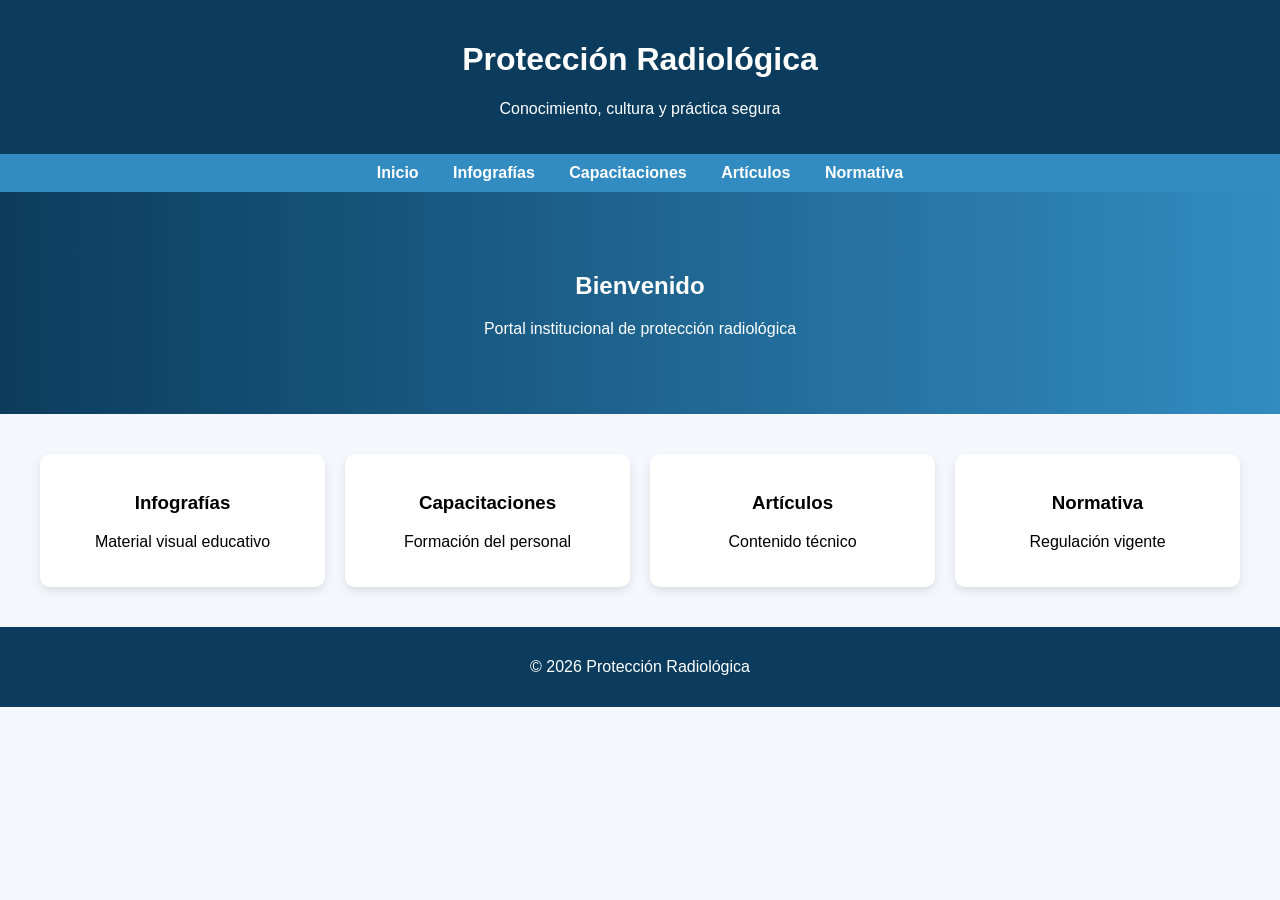
==== index.html @ 7c5c7d78 "Create index.html" ====
<!DOCTYPE html>
<html lang="es">
<head>
<meta charset="UTF-8">
<title>Protección Radiológica</title>
<meta name="viewport" content="width=device-width, initial-scale=1.0">

<style>
body {
    margin: 0;
    font-family: Arial, sans-serif;
    background-color: #f4f7fb;
}

header {
    background: #0b3c5d;
    color: white;
    padding: 20px;
    text-align: center;
}

nav {
    background: #328cc1;
    padding: 10px;
    text-align: center;
}

nav a {
    color: white;
    margin: 0 15px;
    text-decoration: none;
    font-weight: bold;
}

.hero {
    padding: 60px;
    text-align: center;
    background: linear-gradient(to right, #0b3c5d, #328cc1);
    color: white;
}

.cards {
    display: grid;
    grid-template-columns: repeat(auto-fit, minmax(250px, 1fr));
    gap: 20px;
    padding: 40px;
}

.card {
    background: white;
    border-radius: 10px;
    padding: 20px;
    box-shadow: 0 4px 10px rgba(0,0,0,0.1);
    text-align: center;
}

footer {
    background: #0b3c5d;
    color: white;
    text-align: center;
    padding: 15px;
}
</style>
</head>

<body>

<header>
    <h1>Protección Radiológica</h1>
    <p>Conocimiento, cultura y práctica segura</p>
</header>

<nav>
    <a href="#">Inicio</a>
    <a href="#">Infografías</a>
    <a href="#">Capacitaciones</a>
    <a href="#">Artículos</a>
    <a href="#">Normativa</a>
</nav>

<section class="hero">
    <h2>Bienvenido</h2>
    <p>Portal institucional de protección radiológica</p>
</section>

<section class="cards">
    <div class="card">
        <h3>Infografías</h3>
        <p>Material visual educativo</p>
    </div>

    <div class="card">
        <h3>Capacitaciones</h3>
        <p>Formación del personal</p>
    </div>

    <div class="card">
        <h3>Artículos</h3>
        <p>Contenido técnico</p>
    </div>

    <div class="card">
        <h3>Normativa</h3>
        <p>Regulación vigente</p>
    </div>
</section>

<footer>
    <p>© 2026 Protección Radiológica</p>
</footer>

</body>
</html>
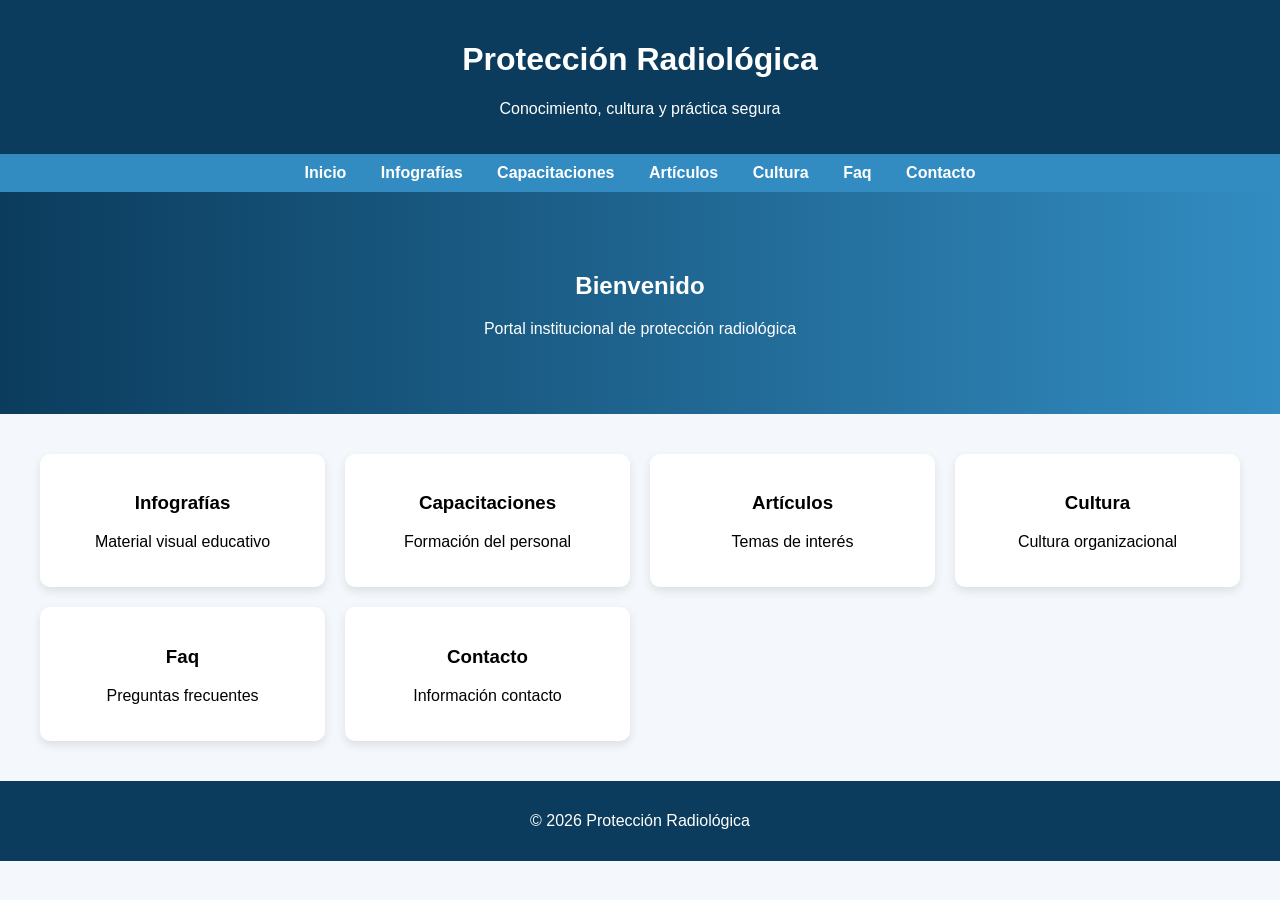
==== commit f28aa599: "Update index.html" ====
--- a/index.html
+++ b/index.html
@@ -72,10 +72,12 @@
 
 <nav>
     <a href="#">Inicio</a>
-    <a href="#">Infografías</a>
-    <a href="#">Capacitaciones</a>
-    <a href="#">Artículos</a>
-    <a href="#">Normativa</a>
+    <a href="infografias.html">Infografías</a>
+    <a href="capacitaciones">Capacitaciones</a>
+    <a href="articulos">Artículos</a>
+    <a href="cultura">Cultura</a>
+    <a href="faq">Faq</a>
+    <a href="contacto">Contacto</a>
 </nav>
 
 <section class="hero">
@@ -96,13 +98,24 @@
 
     <div class="card">
         <h3>Artículos</h3>
-        <p>Contenido técnico</p>
+        <p>Temas de interés</p>
     </div>
 
     <div class="card">
-        <h3>Normativa</h3>
-        <p>Regulación vigente</p>
+        <h3>Cultura</h3>
+        <p>Cultura organizacional</p>
     </div>
+    
+     <div class="card">
+        <h3>Faq</h3>
+        <p>Preguntas frecuentes</p>
+    </div>
+
+      <div class="card">
+        <h3>Contacto</h3>
+        <p>Información contacto</p>
+    </div>
+    
 </section>
 
 <footer>
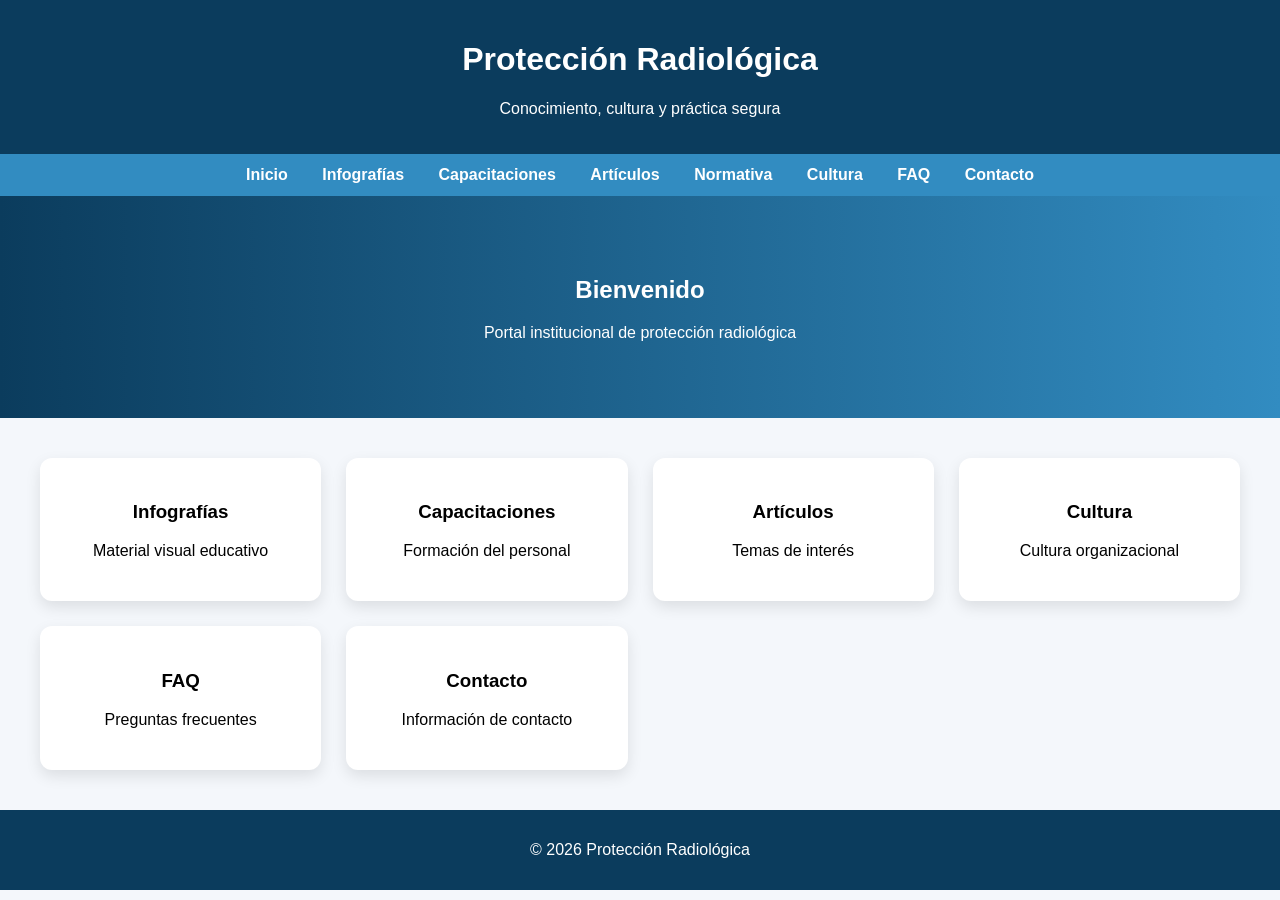
==== commit 3d54a7fa: "Update index.html" ====
--- a/index.html
+++ b/index.html
@@ -1,66 +1,10 @@
 <!DOCTYPE html>
 <html lang="es">
 <head>
-<meta charset="UTF-8">
-<title>Protección Radiológica</title>
-<meta name="viewport" content="width=device-width, initial-scale=1.0">
-
-<style>
-body {
-    margin: 0;
-    font-family: Arial, sans-serif;
-    background-color: #f4f7fb;
-}
-
-header {
-    background: #0b3c5d;
-    color: white;
-    padding: 20px;
-    text-align: center;
-}
-
-nav {
-    background: #328cc1;
-    padding: 10px;
-    text-align: center;
-}
-
-nav a {
-    color: white;
-    margin: 0 15px;
-    text-decoration: none;
-    font-weight: bold;
-}
-
-.hero {
-    padding: 60px;
-    text-align: center;
-    background: linear-gradient(to right, #0b3c5d, #328cc1);
-    color: white;
-}
-
-.cards {
-    display: grid;
-    grid-template-columns: repeat(auto-fit, minmax(250px, 1fr));
-    gap: 20px;
-    padding: 40px;
-}
-
-.card {
-    background: white;
-    border-radius: 10px;
-    padding: 20px;
-    box-shadow: 0 4px 10px rgba(0,0,0,0.1);
-    text-align: center;
-}
-
-footer {
-    background: #0b3c5d;
-    color: white;
-    text-align: center;
-    padding: 15px;
-}
-</style>
+    <meta charset="UTF-8">
+    <title>Protección Radiológica</title>
+    <meta name="viewport" content="width=device-width, initial-scale=1.0">
+    <link rel="stylesheet" href="css/style.css">
 </head>
 
 <body>
@@ -71,13 +15,14 @@
 </header>
 
 <nav>
-    <a href="#">Inicio</a>
+    <a href="index.html">Inicio</a>
     <a href="infografias.html">Infografías</a>
-    <a href="capacitaciones">Capacitaciones</a>
-    <a href="articulos">Artículos</a>
-    <a href="cultura">Cultura</a>
-    <a href="faq">Faq</a>
-    <a href="contacto">Contacto</a>
+    <a href="capacitaciones.html">Capacitaciones</a>
+    <a href="articulos.html">Artículos</a>
+    <a href="normativa.html">Normativa</a>
+    <a href="cultura.html">Cultura</a>
+    <a href="faq.html">FAQ</a>
+    <a href="contacto.html">Contacto</a>
 </nav>
 
 <section class="hero">
@@ -105,17 +50,16 @@
         <h3>Cultura</h3>
         <p>Cultura organizacional</p>
     </div>
-    
-     <div class="card">
-        <h3>Faq</h3>
+
+    <div class="card">
+        <h3>FAQ</h3>
         <p>Preguntas frecuentes</p>
     </div>
 
-      <div class="card">
+    <div class="card">
         <h3>Contacto</h3>
-        <p>Información contacto</p>
+        <p>Información de contacto</p>
     </div>
-    
 </section>
 
 <footer>
--- a/css/style.css
+++ b/css/style.css
@@ -0,0 +1,68 @@
+body {
+    margin: 0;
+    font-family: 'Segoe UI', sans-serif;
+    background-color: #f4f7fb;
+}
+
+/* HEADER */
+header {
+    background: #0b3c5d;
+    color: white;
+    padding: 20px;
+    text-align: center;
+}
+
+/* NAV */
+nav {
+    background: #328cc1;
+    padding: 12px;
+    text-align: center;
+}
+
+nav a {
+    color: white;
+    margin: 0 15px;
+    text-decoration: none;
+    font-weight: 600;
+}
+
+nav a:hover {
+    text-decoration: underline;
+}
+
+/* HERO */
+.hero {
+    padding: 60px;
+    text-align: center;
+    background: linear-gradient(to right, #0b3c5d, #328cc1);
+    color: white;
+}
+
+/* CARDS */
+.cards {
+    display: grid;
+    grid-template-columns: repeat(auto-fit, minmax(250px, 1fr));
+    gap: 25px;
+    padding: 40px;
+}
+
+.card {
+    background: white;
+    border-radius: 12px;
+    padding: 25px;
+    box-shadow: 0 6px 15px rgba(0,0,0,0.1);
+    text-align: center;
+    transition: transform 0.2s;
+}
+
+.card:hover {
+    transform: translateY(-5px);
+}
+
+/* FOOTER */
+footer {
+    background: #0b3c5d;
+    color: white;
+    text-align: center;
+    padding: 15px;
+}
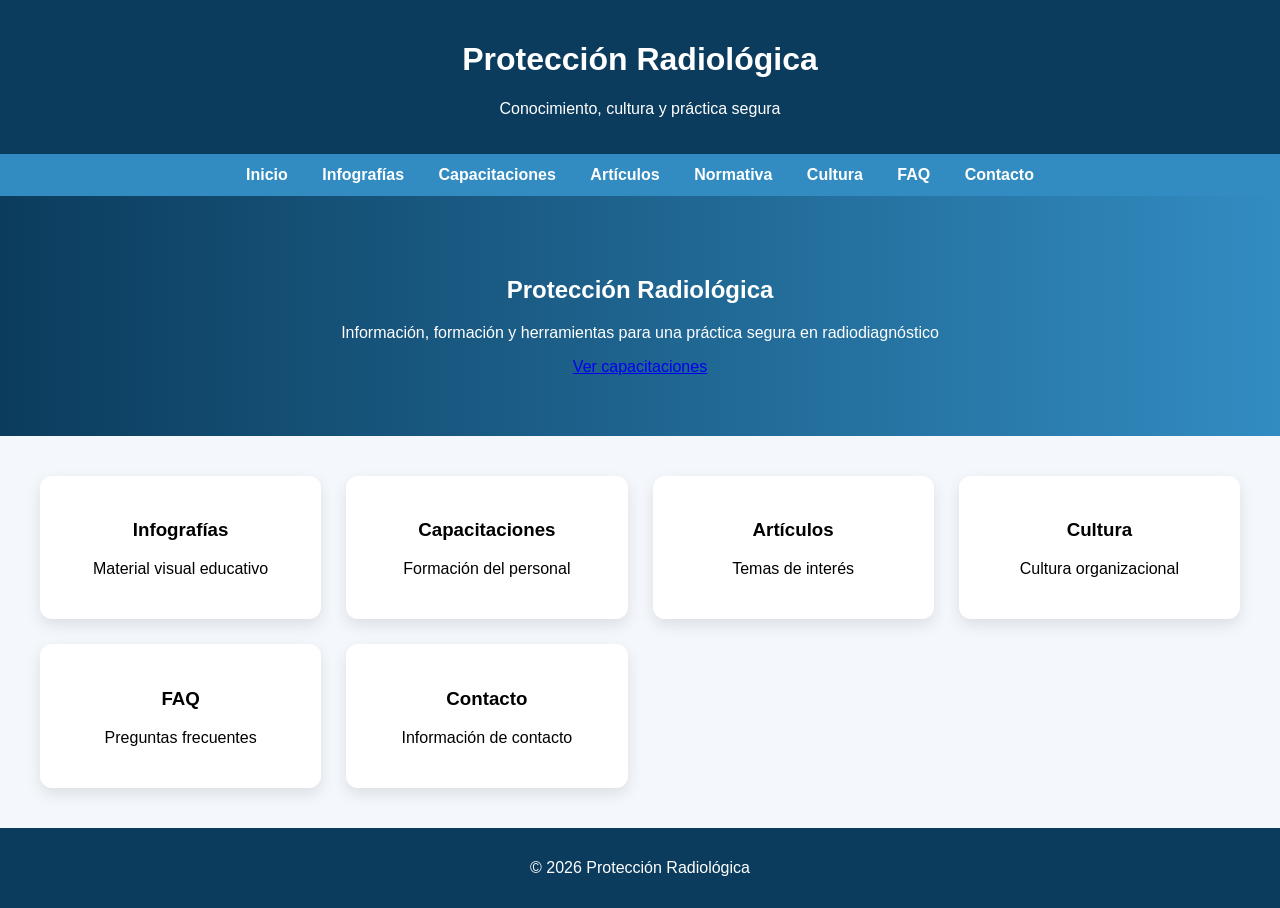
==== commit dcbd82ad: "Update index.html" ====
--- a/index.html
+++ b/index.html
@@ -26,8 +26,9 @@
 </nav>
 
 <section class="hero">
-    <h2>Bienvenido</h2>
-    <p>Portal institucional de protección radiológica</p>
+    <h2>Protección Radiológica</h2>
+    <p>Información, formación y herramientas para una práctica segura en radiodiagnóstico</p>
+    <a href="capacitaciones.html" class="btn">Ver capacitaciones</a>
 </section>
 
 <section class="cards">
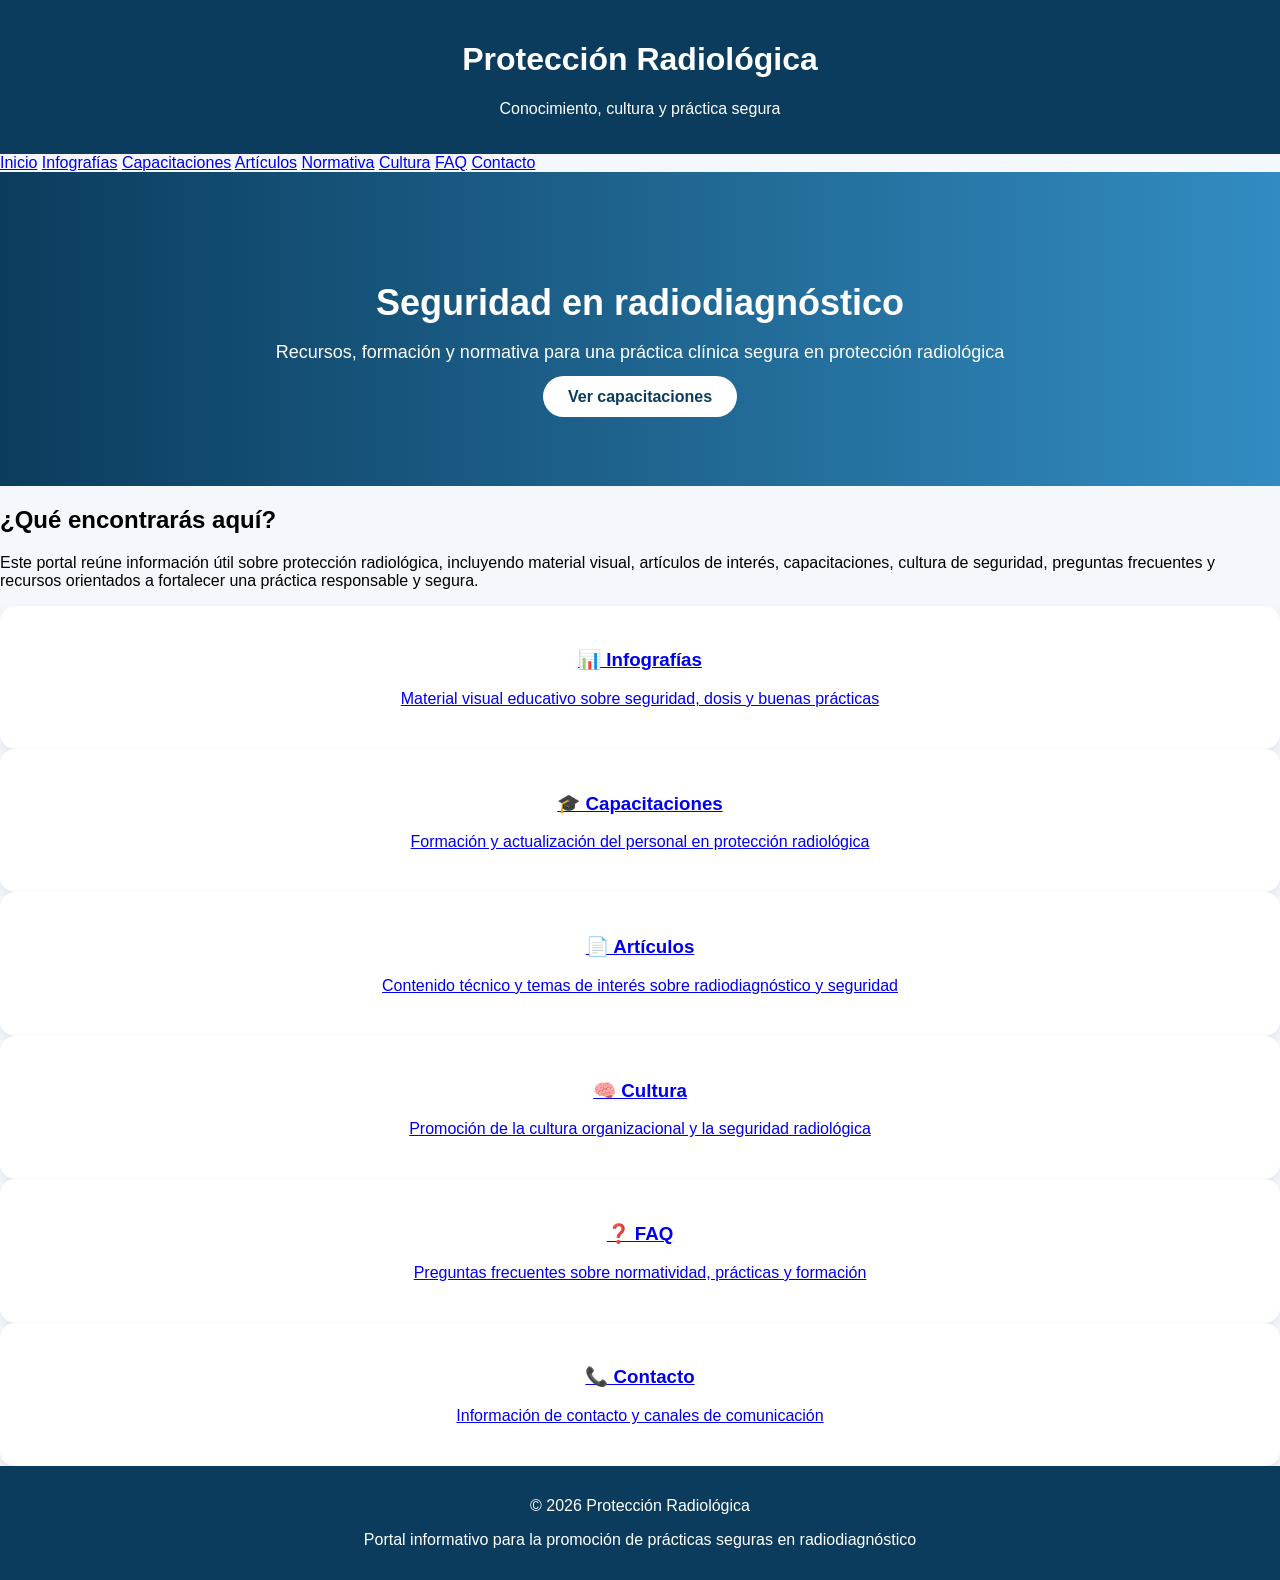
==== commit b0cf9dc6: "Update index.html" ====
--- a/index.html
+++ b/index.html
@@ -26,46 +26,70 @@
 </nav>
 
 <section class="hero">
-    <h2>Protección Radiológica</h2>
-    <p>Información, formación y herramientas para una práctica segura en radiodiagnóstico</p>
+    <h2>Seguridad en radiodiagnóstico</h2>
+    <p>Recursos, formación y normativa para una práctica clínica segura en protección radiológica</p>
     <a href="capacitaciones.html" class="btn">Ver capacitaciones</a>
+</section>
+
+<section class="about">
+    <h2>¿Qué encontrarás aquí?</h2>
+    <p>
+        Este portal reúne información útil sobre protección radiológica, incluyendo material visual,
+        artículos de interés, capacitaciones, cultura de seguridad, preguntas frecuentes y recursos
+        orientados a fortalecer una práctica responsable y segura.
+    </p>
 </section>
 
 <section class="cards">
     <div class="card">
-        <h3>Infografías</h3>
-        <p>Material visual educativo</p>
+        <a href="infografias.html">
+            <h3>📊 Infografías</h3>
+            <p>Material visual educativo sobre seguridad, dosis y buenas prácticas</p>
+        </a>
     </div>
 
     <div class="card">
-        <h3>Capacitaciones</h3>
-        <p>Formación del personal</p>
+        <a href="capacitaciones.html">
+            <h3>🎓 Capacitaciones</h3>
+            <p>Formación y actualización del personal en protección radiológica</p>
+        </a>
     </div>
 
     <div class="card">
-        <h3>Artículos</h3>
-        <p>Temas de interés</p>
+        <a href="articulos.html">
+            <h3>📄 Artículos</h3>
+            <p>Contenido técnico y temas de interés sobre radiodiagnóstico y seguridad</p>
+        </a>
     </div>
 
     <div class="card">
-        <h3>Cultura</h3>
-        <p>Cultura organizacional</p>
+        <a href="cultura.html">
+            <h3>🧠 Cultura</h3>
+            <p>Promoción de la cultura organizacional y la seguridad radiológica</p>
+        </a>
     </div>
 
     <div class="card">
-        <h3>FAQ</h3>
-        <p>Preguntas frecuentes</p>
+        <a href="faq.html">
+            <h3>❓ FAQ</h3>
+            <p>Preguntas frecuentes sobre normatividad, prácticas y formación</p>
+        </a>
     </div>
 
     <div class="card">
-        <h3>Contacto</h3>
-        <p>Información de contacto</p>
+        <a href="contacto.html">
+            <h3>📞 Contacto</h3>
+            <p>Información de contacto y canales de comunicación</p>
+        </a>
     </div>
 </section>
 
 <footer>
     <p>© 2026 Protección Radiológica</p>
+    <p>Portal informativo para la promoción de prácticas seguras en radiodiagnóstico</p>
 </footer>
 
 </body>
 </html>
+</body>
+</html>
--- a/css/style.css
+++ b/css/style.css
@@ -13,50 +13,54 @@
 }
 
 /* NAV */
-nav {
-    background: #328cc1;
-    padding: 12px;
-    text-align: center;
-}
-
 nav a {
-    color: white;
-    margin: 0 15px;
-    text-decoration: none;
-    font-weight: 600;
+    transition: 0.3s;
 }
 
 nav a:hover {
-    text-decoration: underline;
+    color: #ffdd57;
 }
 
 /* HERO */
 .hero {
-    padding: 60px;
+    padding: 80px 20px;
     text-align: center;
     background: linear-gradient(to right, #0b3c5d, #328cc1);
     color: white;
 }
 
-/* CARDS */
-.cards {
-    display: grid;
-    grid-template-columns: repeat(auto-fit, minmax(250px, 1fr));
-    gap: 25px;
-    padding: 40px;
+.hero h2 {
+    font-size: 36px;
+    margin-bottom: 15px;
 }
 
+.hero p {
+    font-size: 18px;
+    margin-bottom: 25px;
+}
+
+.btn {
+    background: #ffffff;
+    color: #0b3c5d;
+    padding: 12px 25px;
+    border-radius: 25px;
+    text-decoration: none;
+    font-weight: bold;
+}
+
+/* CARDS */
 .card {
     background: white;
-    border-radius: 12px;
+    border-radius: 15px;
     padding: 25px;
-    box-shadow: 0 6px 15px rgba(0,0,0,0.1);
     text-align: center;
-    transition: transform 0.2s;
+    transition: all 0.3s ease;
+    box-shadow: 0 4px 10px rgba(0,0,0,0.08);
 }
 
 .card:hover {
-    transform: translateY(-5px);
+    transform: translateY(-8px);
+    box-shadow: 0 10px 25px rgba(0,0,0,0.15);
 }
 
 /* FOOTER */
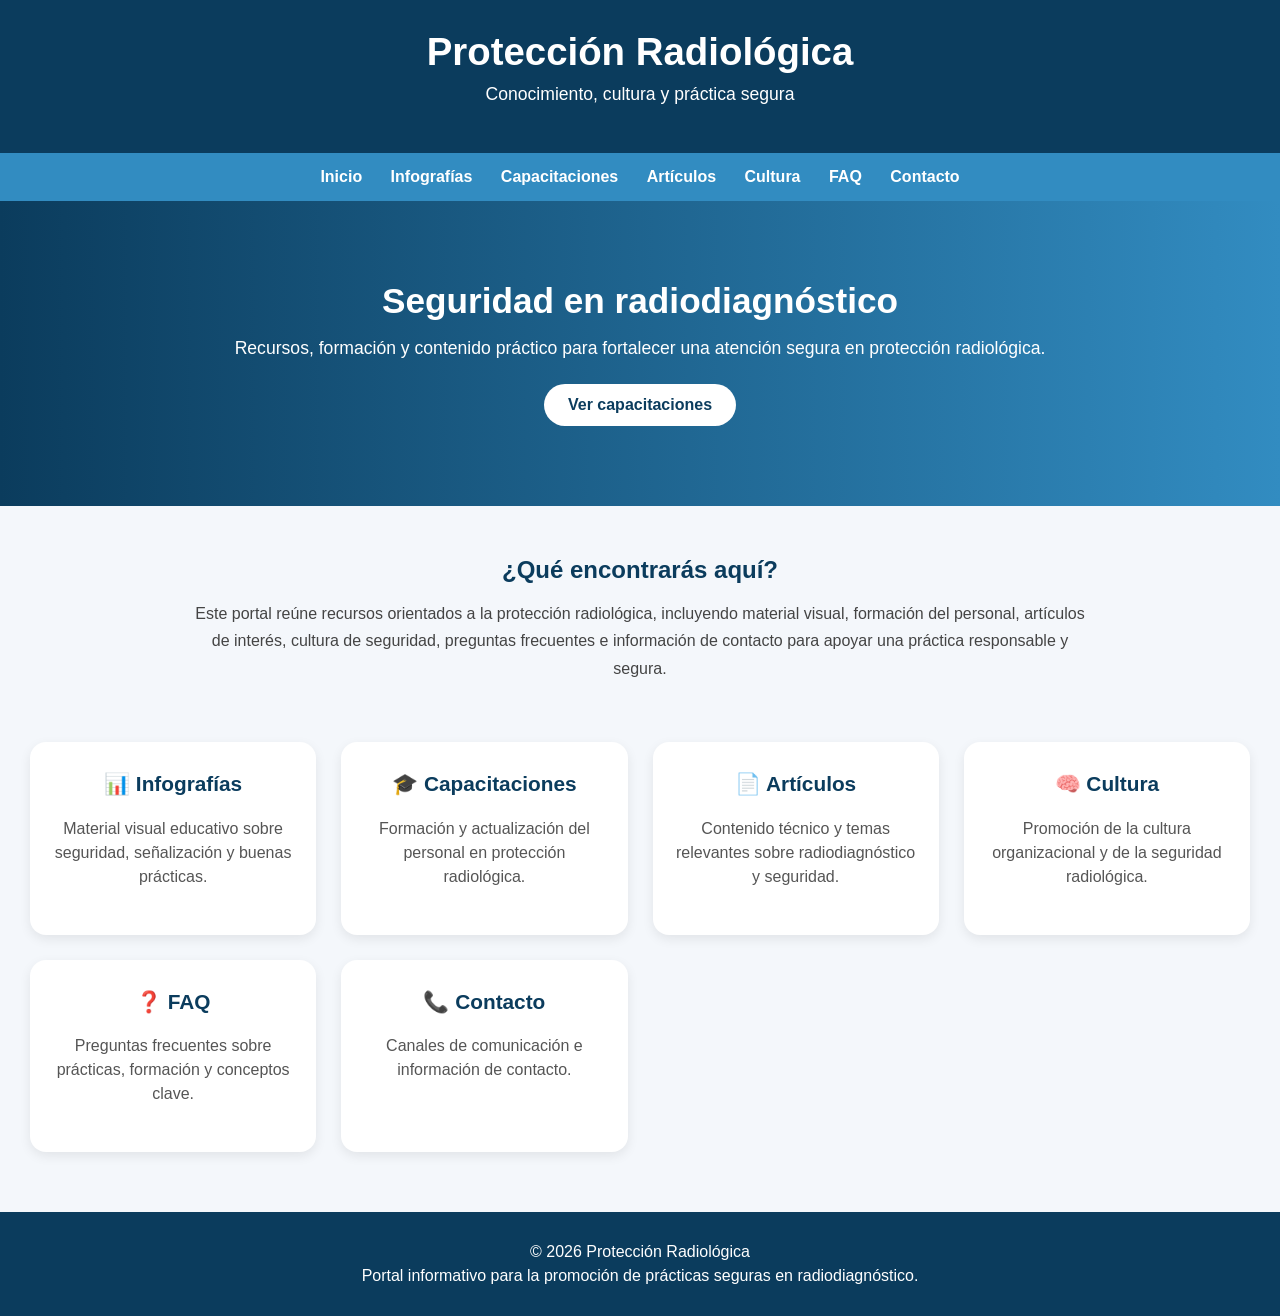
==== commit 4c4178b0: "Update index.html" ====
--- a/index.html
+++ b/index.html
@@ -19,7 +19,6 @@
     <a href="infografias.html">Infografías</a>
     <a href="capacitaciones.html">Capacitaciones</a>
     <a href="articulos.html">Artículos</a>
-    <a href="normativa.html">Normativa</a>
     <a href="cultura.html">Cultura</a>
     <a href="faq.html">FAQ</a>
     <a href="contacto.html">Contacto</a>
@@ -27,16 +26,16 @@
 
 <section class="hero">
     <h2>Seguridad en radiodiagnóstico</h2>
-    <p>Recursos, formación y normativa para una práctica clínica segura en protección radiológica</p>
+    <p>Recursos, formación y contenido práctico para fortalecer una atención segura en protección radiológica.</p>
     <a href="capacitaciones.html" class="btn">Ver capacitaciones</a>
 </section>
 
 <section class="about">
     <h2>¿Qué encontrarás aquí?</h2>
     <p>
-        Este portal reúne información útil sobre protección radiológica, incluyendo material visual,
-        artículos de interés, capacitaciones, cultura de seguridad, preguntas frecuentes y recursos
-        orientados a fortalecer una práctica responsable y segura.
+        Este portal reúne recursos orientados a la protección radiológica, incluyendo material visual,
+        formación del personal, artículos de interés, cultura de seguridad, preguntas frecuentes
+        e información de contacto para apoyar una práctica responsable y segura.
     </p>
 </section>
 
@@ -44,52 +43,50 @@
     <div class="card">
         <a href="infografias.html">
             <h3>📊 Infografías</h3>
-            <p>Material visual educativo sobre seguridad, dosis y buenas prácticas</p>
+            <p>Material visual educativo sobre seguridad, señalización y buenas prácticas.</p>
         </a>
     </div>
 
     <div class="card">
         <a href="capacitaciones.html">
             <h3>🎓 Capacitaciones</h3>
-            <p>Formación y actualización del personal en protección radiológica</p>
+            <p>Formación y actualización del personal en protección radiológica.</p>
         </a>
     </div>
 
     <div class="card">
         <a href="articulos.html">
             <h3>📄 Artículos</h3>
-            <p>Contenido técnico y temas de interés sobre radiodiagnóstico y seguridad</p>
+            <p>Contenido técnico y temas relevantes sobre radiodiagnóstico y seguridad.</p>
         </a>
     </div>
 
     <div class="card">
         <a href="cultura.html">
             <h3>🧠 Cultura</h3>
-            <p>Promoción de la cultura organizacional y la seguridad radiológica</p>
+            <p>Promoción de la cultura organizacional y de la seguridad radiológica.</p>
         </a>
     </div>
 
     <div class="card">
         <a href="faq.html">
             <h3>❓ FAQ</h3>
-            <p>Preguntas frecuentes sobre normatividad, prácticas y formación</p>
+            <p>Preguntas frecuentes sobre prácticas, formación y conceptos clave.</p>
         </a>
     </div>
 
     <div class="card">
         <a href="contacto.html">
             <h3>📞 Contacto</h3>
-            <p>Información de contacto y canales de comunicación</p>
+            <p>Canales de comunicación e información de contacto.</p>
         </a>
     </div>
 </section>
 
 <footer>
     <p>© 2026 Protección Radiológica</p>
-    <p>Portal informativo para la promoción de prácticas seguras en radiodiagnóstico</p>
+    <p>Portal informativo para la promoción de prácticas seguras en radiodiagnóstico.</p>
 </footer>
 
 </body>
 </html>
-</body>
-</html>
--- a/css/style.css
+++ b/css/style.css
@@ -1,27 +1,45 @@
 body {
     margin: 0;
-    font-family: 'Segoe UI', sans-serif;
+    font-family: Arial, sans-serif;
     background-color: #f4f7fb;
+    color: #1f1f1f;
 }
 
-/* HEADER */
 header {
     background: #0b3c5d;
     color: white;
-    padding: 20px;
+    padding: 30px 20px;
     text-align: center;
 }
 
-/* NAV */
+header h1 {
+    margin: 0;
+    font-size: 2.4rem;
+}
+
+header p {
+    margin-top: 10px;
+    font-size: 1.1rem;
+}
+
+nav {
+    background: #328cc1;
+    padding: 15px 10px;
+    text-align: center;
+}
+
 nav a {
-    transition: 0.3s;
+    color: white;
+    margin: 0 12px;
+    text-decoration: none;
+    font-weight: bold;
+    transition: color 0.3s ease;
 }
 
 nav a:hover {
-    color: #ffdd57;
+    color: #ffe082;
 }
 
-/* HERO */
 .hero {
     padding: 80px 20px;
     text-align: center;
@@ -30,43 +48,95 @@
 }
 
 .hero h2 {
-    font-size: 36px;
+    margin-top: 0;
+    font-size: 2.2rem;
     margin-bottom: 15px;
 }
 
 .hero p {
-    font-size: 18px;
+    font-size: 1.1rem;
     margin-bottom: 25px;
 }
 
 .btn {
-    background: #ffffff;
+    display: inline-block;
+    background: white;
     color: #0b3c5d;
-    padding: 12px 25px;
-    border-radius: 25px;
+    padding: 12px 24px;
+    border-radius: 30px;
     text-decoration: none;
     font-weight: bold;
+    transition: transform 0.3s ease, box-shadow 0.3s ease;
 }
 
-/* CARDS */
+.btn:hover {
+    transform: translateY(-2px);
+    box-shadow: 0 6px 16px rgba(0, 0, 0, 0.2);
+}
+
+.about {
+    max-width: 900px;
+    margin: 50px auto 20px auto;
+    padding: 0 20px;
+    text-align: center;
+}
+
+.about h2 {
+    color: #0b3c5d;
+    margin-bottom: 15px;
+}
+
+.about p {
+    font-size: 1rem;
+    line-height: 1.7;
+    color: #444;
+}
+
+.cards {
+    display: grid;
+    grid-template-columns: repeat(auto-fit, minmax(250px, 1fr));
+    gap: 25px;
+    padding: 40px 30px 60px 30px;
+}
+
 .card {
     background: white;
-    border-radius: 15px;
-    padding: 25px;
+    border-radius: 16px;
+    padding: 30px 20px;
     text-align: center;
-    transition: all 0.3s ease;
-    box-shadow: 0 4px 10px rgba(0,0,0,0.08);
+    box-shadow: 0 4px 12px rgba(0, 0, 0, 0.08);
+    transition: transform 0.3s ease, box-shadow 0.3s ease;
 }
 
 .card:hover {
     transform: translateY(-8px);
-    box-shadow: 0 10px 25px rgba(0,0,0,0.15);
+    box-shadow: 0 12px 24px rgba(0, 0, 0, 0.15);
 }
 
-/* FOOTER */
+.card a {
+    text-decoration: none;
+    color: inherit;
+    display: block;
+}
+
+.card h3 {
+    margin-top: 0;
+    color: #0b3c5d;
+    font-size: 1.3rem;
+}
+
+.card p {
+    color: #555;
+    line-height: 1.5;
+}
+
 footer {
     background: #0b3c5d;
     color: white;
     text-align: center;
-    padding: 15px;
+    padding: 25px 20px;
 }
+
+footer p {
+    margin: 6px 0;
+}
